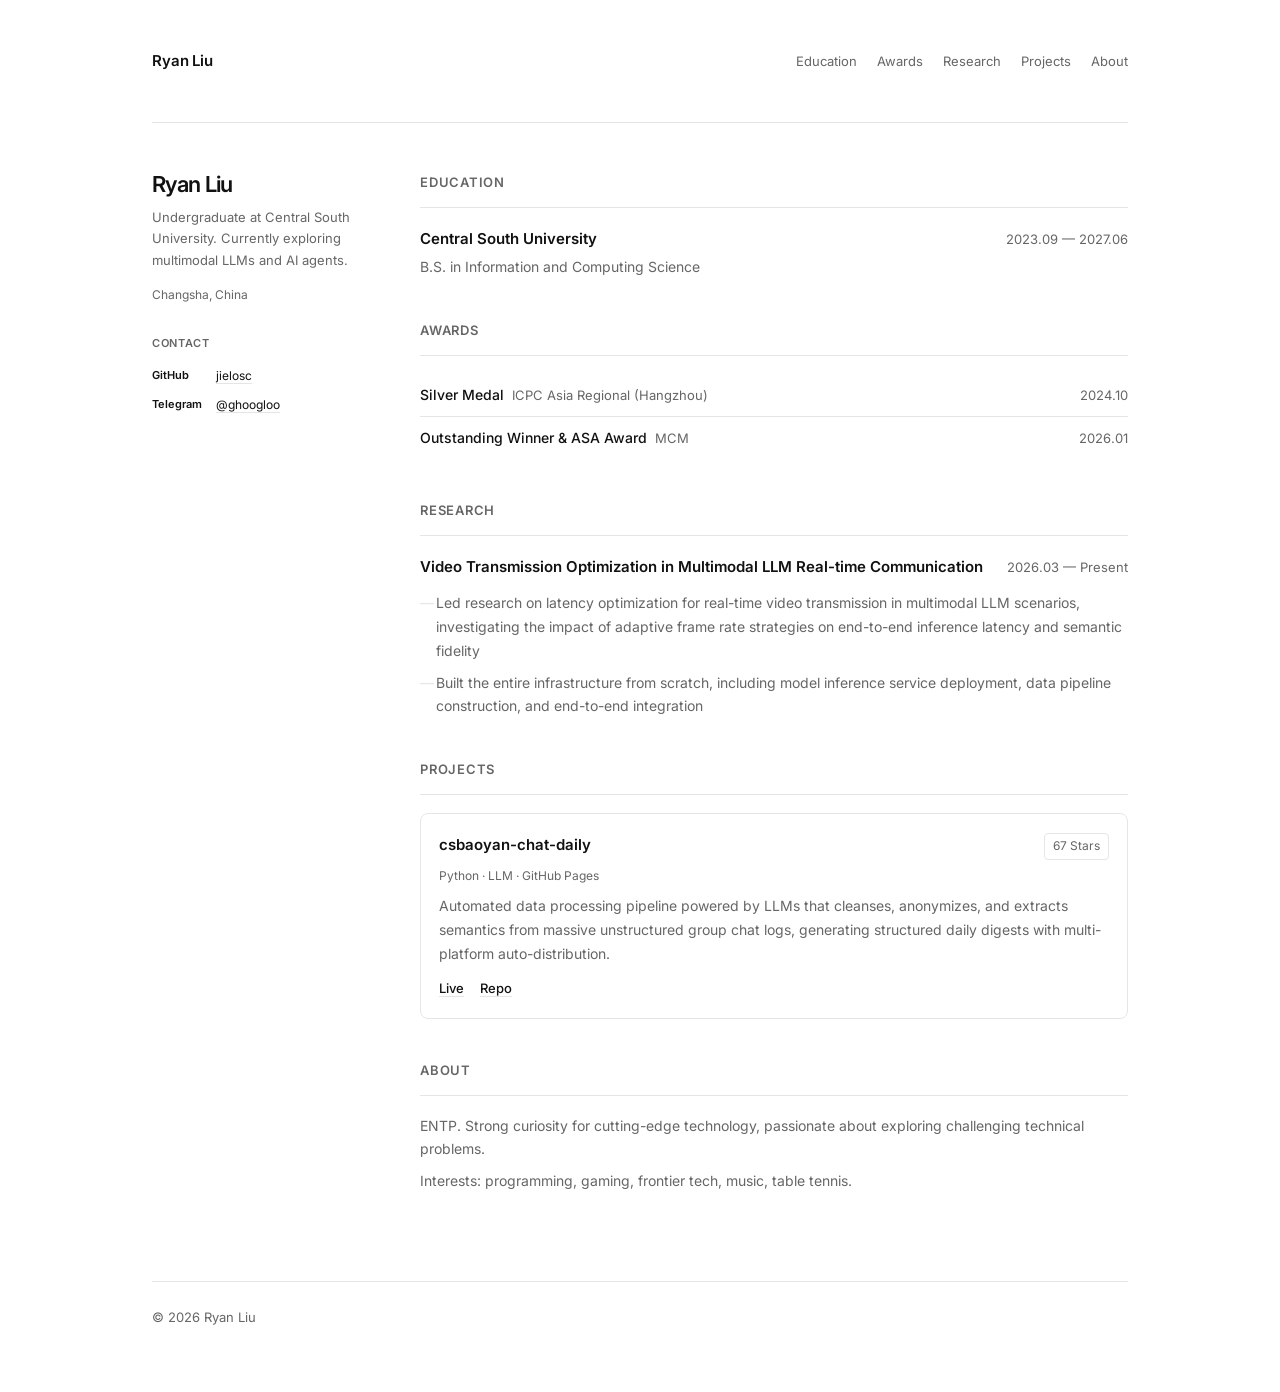
==== index.html @ 8503cf39 "init" ====
<!DOCTYPE html>
<html lang="en">
  <head>
    <meta charset="UTF-8" />
    <meta name="viewport" content="width=device-width, initial-scale=1.0" />
    <title>Ryan Liu</title>
    <meta name="description" content="Ryan Liu — CSU undergraduate exploring multimodal LLMs." />
    <link rel="preconnect" href="https://fonts.googleapis.com" />
    <link rel="preconnect" href="https://fonts.gstatic.com" crossorigin />
    <link href="https://fonts.googleapis.com/css2?family=Inter:wght@400;500;600&display=swap" rel="stylesheet" />
    <link rel="stylesheet" href="./styles.css" />
  </head>
  <body>
    <div class="shell">

      <header class="header">
        <span class="header-name">Ryan Liu</span>
        <nav class="header-nav">
          <a href="#education">Education</a>
          <a href="#awards">Awards</a>
          <a href="#research">Research</a>
          <a href="#projects">Projects</a>
          <a href="#about">About</a>
        </nav>
      </header>

      <div class="layout">

        <aside class="sidebar reveal">
          <h1 id="hero-name"></h1>
          <p class="sidebar-intro" id="hero-intro"></p>
          <div class="sidebar-meta">
            <span id="profile-location"></span>
          </div>

          <div class="sidebar-section">
            <h2 class="sidebar-label">Contact</h2>
            <div id="contact-list"></div>
          </div>
        </aside>

        <main class="main-content">

          <section class="section reveal" id="education">
            <h2 class="section-title">Education</h2>
            <div id="education-content"></div>
          </section>

          <section class="section reveal" id="awards">
            <h2 class="section-title">Awards</h2>
            <div id="awards-list"></div>
          </section>

          <section class="section reveal" id="research">
            <h2 class="section-title">Research</h2>
            <div id="research-content"></div>
          </section>

          <section class="section reveal" id="projects">
            <h2 class="section-title">Projects</h2>
            <div class="project-grid" id="project-grid"></div>
          </section>

          <section class="section reveal" id="about">
            <h2 class="section-title">About</h2>
            <div id="about-content"></div>
          </section>

        </main>

      </div>

      <footer class="footer">
        <span>© <span id="footer-year"></span> Ryan Liu</span>
      </footer>

    </div>
    <script src="./script.js"></script>
  </body>
</html>
---- styles.css ----
:root {
  --bg: #fff;
  --text: #111;
  --text-soft: #666;
  --border: #e5e5e5;
  --font: "Inter", system-ui, sans-serif;
  --max: 1024px;
}

*, *::before, *::after {
  box-sizing: border-box;
  margin: 0;
  padding: 0;
}

html {
  scroll-behavior: smooth;
}

body {
  background: var(--bg);
  color: var(--text);
  font-family: var(--font);
  font-size: 15px;
  line-height: 1.7;
  -webkit-font-smoothing: antialiased;
}

a {
  color: var(--text);
  text-decoration: underline;
  text-underline-offset: 3px;
  text-decoration-color: var(--border);
  transition: text-decoration-color 0.2s;
}

a:hover {
  text-decoration-color: var(--text);
}

.shell {
  max-width: var(--max);
  margin: 0 auto;
  padding: 48px 24px 64px;
}

/* Header */
.header {
  display: flex;
  justify-content: space-between;
  align-items: center;
  padding-bottom: 48px;
  border-bottom: 1px solid var(--border);
  margin-bottom: 48px;
}

.header-name {
  font-weight: 600;
  font-size: 15px;
  letter-spacing: -0.01em;
}

.header-nav {
  display: flex;
  gap: 20px;
}

.header-nav a {
  font-size: 13px;
  color: var(--text-soft);
  text-decoration: none;
  transition: color 0.2s;
}

.header-nav a:hover {
  color: var(--text);
}

/* Layout */
.layout {
  display: grid;
  grid-template-columns: 220px 1fr;
  gap: 48px;
}

/* Sidebar */
.sidebar {
  position: sticky;
  top: 48px;
  align-self: start;
}

.sidebar h1 {
  font-size: 22px;
  font-weight: 600;
  letter-spacing: -0.03em;
  line-height: 1.2;
  margin-bottom: 10px;
}

.sidebar-intro {
  font-size: 13px;
  color: var(--text-soft);
  line-height: 1.65;
  margin-bottom: 14px;
}

.sidebar-meta {
  display: flex;
  flex-direction: column;
  gap: 2px;
  font-size: 12px;
  color: var(--text-soft);
  margin-bottom: 28px;
}

.sidebar-section {
  margin-bottom: 24px;
}

.sidebar-label {
  font-size: 11px;
  font-weight: 600;
  text-transform: uppercase;
  letter-spacing: 0.06em;
  color: var(--text-soft);
  margin-bottom: 10px;
}

/* Education */
.edu-row {
  display: flex;
  justify-content: space-between;
  align-items: baseline;
  margin-bottom: 4px;
}

.edu-school {
  font-weight: 600;
  font-size: 15px;
}

.edu-period {
  font-size: 13px;
  color: var(--text-soft);
}

.edu-detail {
  font-size: 14px;
  color: var(--text-soft);
}

/* Sidebar contact */
.sidebar .contact-row {
  display: flex;
  gap: 8px;
  font-size: 12px;
  padding: 4px 0;
  border: none;
}

.sidebar .contact-label {
  font-weight: 600;
  font-size: 11px;
  min-width: 56px;
}

/* Main content */
.main-content {
  min-width: 0;
}

/* Sections */
.section {
  margin-bottom: 40px;
}

.section-title {
  font-size: 13px;
  font-weight: 600;
  text-transform: uppercase;
  letter-spacing: 0.06em;
  color: var(--text-soft);
  padding-bottom: 14px;
  border-bottom: 1px solid var(--border);
  margin-bottom: 18px;
}

/* Awards */
.award-row {
  display: flex;
  justify-content: space-between;
  align-items: baseline;
  padding: 9px 0;
  border-bottom: 1px solid var(--border);
}

.award-row:last-child {
  border-bottom: none;
}

.award-main {
  display: flex;
  gap: 8px;
  align-items: baseline;
}

.award-title {
  font-weight: 500;
  font-size: 14px;
}

.award-event {
  font-size: 13px;
  color: var(--text-soft);
}

.award-date {
  font-size: 13px;
  color: var(--text-soft);
  white-space: nowrap;
}

/* Research */
.research-header {
  display: flex;
  justify-content: space-between;
  align-items: baseline;
  margin-bottom: 12px;
}

.research-title {
  font-weight: 600;
  font-size: 15px;
}

.research-period {
  font-size: 13px;
  color: var(--text-soft);
}

.research-points {
  list-style: none;
  display: flex;
  flex-direction: column;
  gap: 8px;
}

.research-points li {
  font-size: 14px;
  color: var(--text-soft);
  padding-left: 16px;
  position: relative;
}

.research-points li::before {
  content: "—";
  position: absolute;
  left: 0;
  color: var(--border);
}

/* Projects */
.project-grid {
  display: grid;
  grid-template-columns: 1fr;
  gap: 14px;
}

.project-card {
  border: 1px solid var(--border);
  border-radius: 8px;
  padding: 18px;
  transition: border-color 0.2s;
}

.project-card:hover {
  border-color: #bbb;
}

.project-head {
  display: flex;
  justify-content: space-between;
  align-items: baseline;
  margin-bottom: 6px;
}

.project-head h3 {
  font-size: 15px;
  font-weight: 600;
}

.project-status {
  font-size: 12px;
  color: var(--text-soft);
  padding: 2px 8px;
  border: 1px solid var(--border);
  border-radius: 4px;
}

.project-stack {
  font-size: 12px;
  color: var(--text-soft);
  margin-bottom: 8px;
}

.project-summary {
  font-size: 14px;
  color: var(--text-soft);
  margin-bottom: 12px;
}

.project-links {
  display: flex;
  gap: 16px;
}

.project-links a {
  font-size: 13px;
  font-weight: 500;
}

/* About */
#about-content p {
  font-size: 14px;
  color: var(--text-soft);
  margin-bottom: 8px;
}

#about-content p:last-child {
  margin-bottom: 0;
}

/* Footer */
.footer {
  margin-top: 48px;
  padding-top: 24px;
  border-top: 1px solid var(--border);
  font-size: 13px;
  color: var(--text-soft);
}

/* Reveal animation */
.reveal {
  opacity: 0;
  transform: translateY(16px);
  transition: opacity 0.5s ease, transform 0.5s ease;
}

.reveal.is-visible {
  opacity: 1;
  transform: translateY(0);
}

/* Responsive */
@media (max-width: 640px) {
  .shell {
    padding: 32px 16px 48px;
  }

  .header {
    flex-direction: column;
    align-items: flex-start;
    gap: 16px;
  }

  .header-nav {
    gap: 14px;
    flex-wrap: wrap;
  }

  .layout {
    grid-template-columns: 1fr;
    gap: 36px;
  }

  .sidebar {
    position: static;
  }

  .sidebar h1 {
    font-size: 26px;
  }

  .sidebar-intro {
    font-size: 14px;
  }

  .sidebar-meta {
    flex-direction: row;
    gap: 16px;
    font-size: 13px;
  }

  .edu-row,
  .research-header,
  .award-row,
  .project-head {
    flex-direction: column;
    gap: 4px;
  }

  .award-main {
    flex-direction: column;
    gap: 2px;
  }
}

@media (prefers-reduced-motion: reduce) {
  html { scroll-behavior: auto; }
  .reveal {
    opacity: 1;
    transform: none;
    transition: none;
  }
}
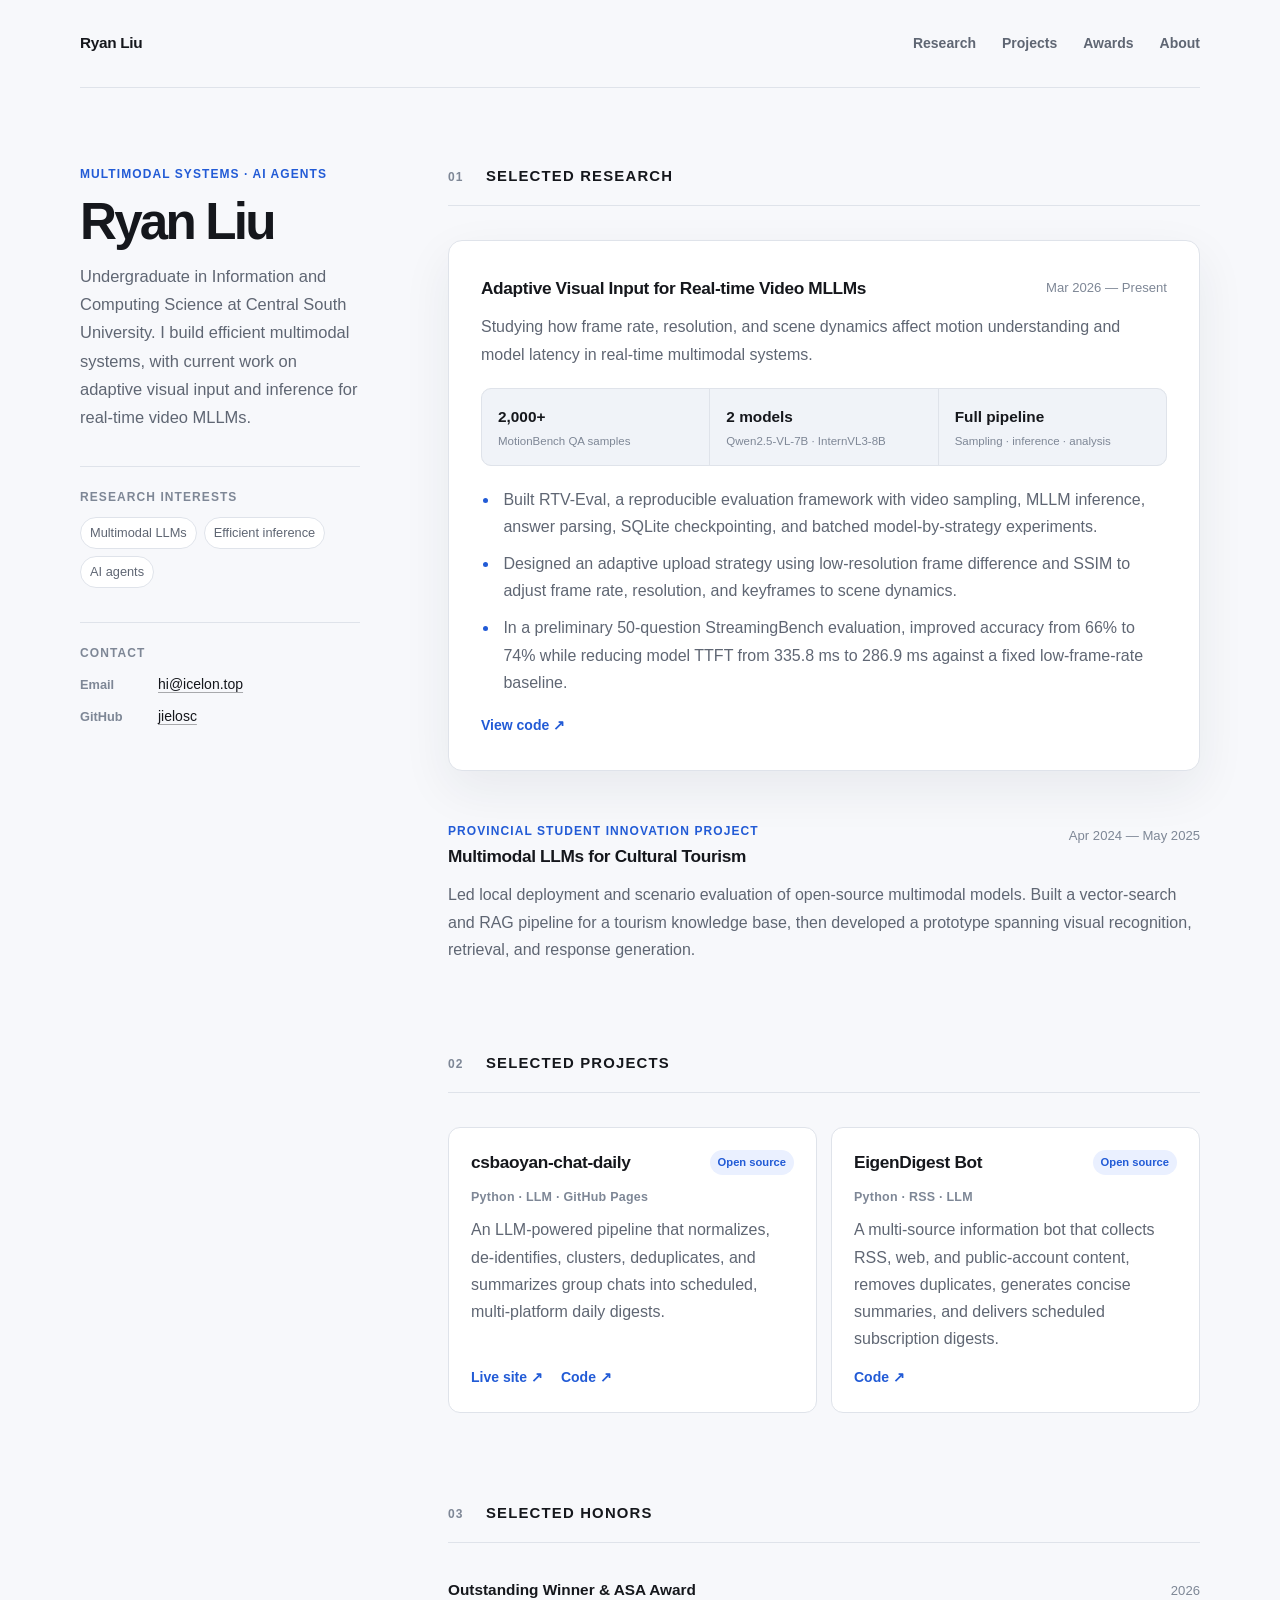
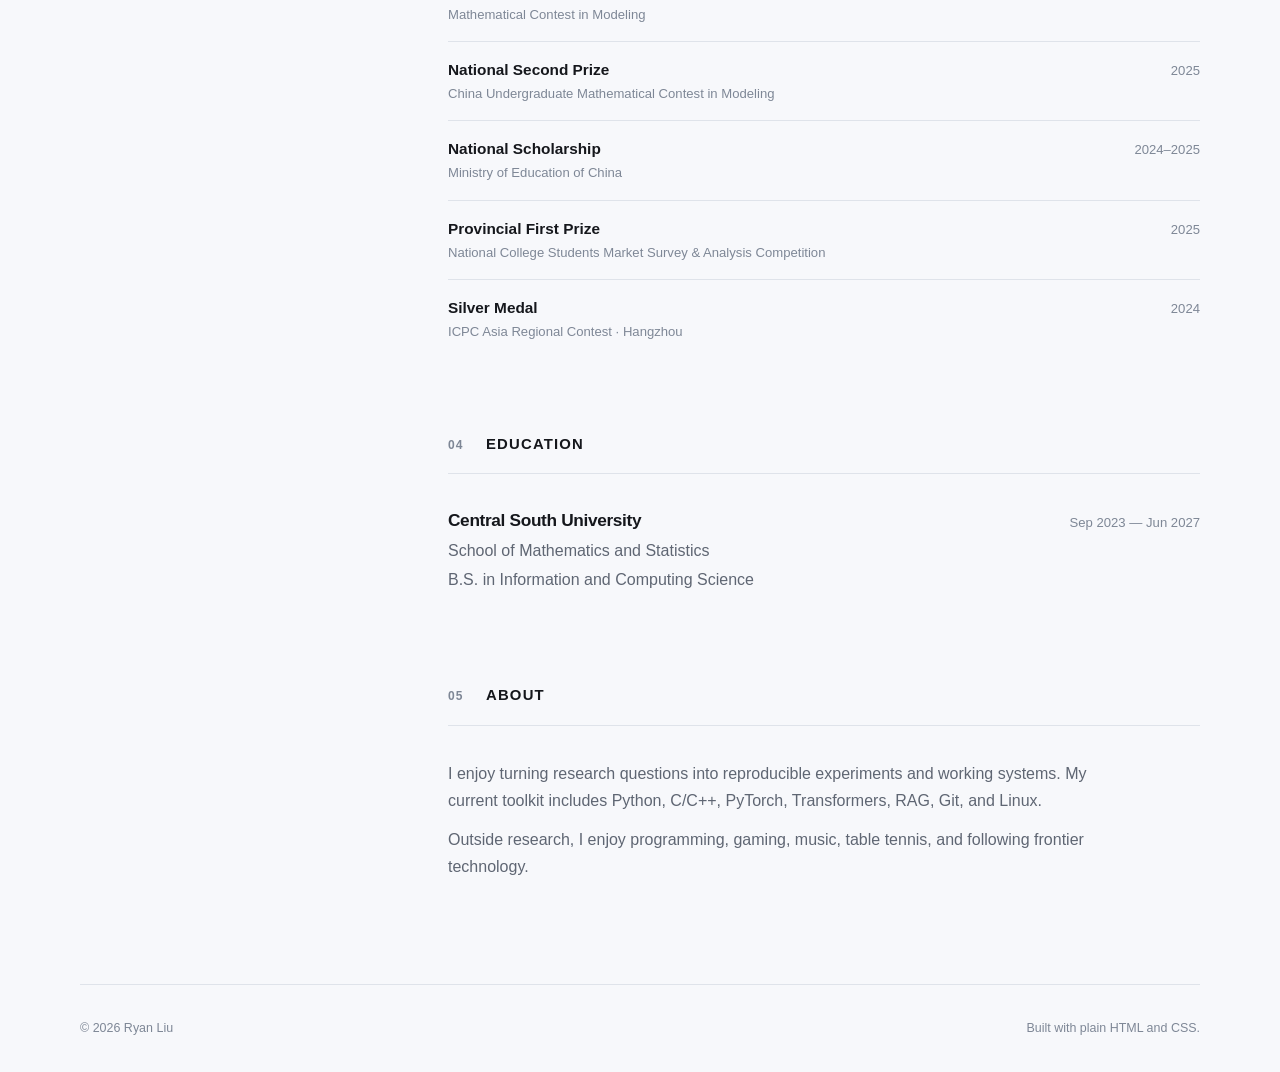
==== commit b7dd8beb: "Rebuild personal homepage" ====
--- a/index.html
+++ b/index.html
@@ -3,78 +3,301 @@
   <head>
     <meta charset="UTF-8" />
     <meta name="viewport" content="width=device-width, initial-scale=1.0" />
-    <title>Ryan Liu</title>
-    <meta name="description" content="Ryan Liu — CSU undergraduate exploring multimodal LLMs." />
-    <link rel="preconnect" href="https://fonts.googleapis.com" />
-    <link rel="preconnect" href="https://fonts.gstatic.com" crossorigin />
-    <link href="https://fonts.googleapis.com/css2?family=Inter:wght@400;500;600&display=swap" rel="stylesheet" />
-    <link rel="stylesheet" href="./styles.css" />
+    <title>Ryan Liu | Multimodal LLMs &amp; AI Systems</title>
+    <meta
+      name="description"
+      content="Ryan Liu is an undergraduate at Central South University working on efficient multimodal systems, real-time video MLLMs, and AI agents."
+    />
+    <meta name="theme-color" content="#f7f8fb" media="(prefers-color-scheme: light)" />
+    <meta name="theme-color" content="#0d1117" media="(prefers-color-scheme: dark)" />
+    <link rel="canonical" href="https://icelon.top/" />
+    <link rel="icon" href="./favicon.svg" type="image/svg+xml" />
+
+    <meta property="og:type" content="website" />
+    <meta property="og:title" content="Ryan Liu | Multimodal LLMs &amp; AI Systems" />
+    <meta
+      property="og:description"
+      content="Undergraduate researcher building efficient multimodal systems and AI agents."
+    />
+    <meta property="og:url" content="https://icelon.top/" />
+    <meta name="twitter:card" content="summary" />
+
+    <script type="application/ld+json">
+      {
+        "@context": "https://schema.org",
+        "@type": "Person",
+        "name": "Ryan Liu",
+        "url": "https://icelon.top/",
+        "email": "mailto:hi@icelon.top",
+        "affiliation": {
+          "@type": "CollegeOrUniversity",
+          "name": "Central South University"
+        },
+        "sameAs": ["https://github.com/jielosc"]
+      }
+    </script>
+
+    <link rel="stylesheet" href="./styles.css?v=20260907-3" />
+    <script src="./script.js?v=20260907-2" defer></script>
   </head>
   <body>
+    <a class="skip-link" href="#main-content">Skip to main content</a>
+
     <div class="shell">
-
       <header class="header">
-        <span class="header-name">Ryan Liu</span>
-        <nav class="header-nav">
-          <a href="#education">Education</a>
-          <a href="#awards">Awards</a>
+        <a class="site-mark" href="./" aria-label="Ryan Liu, home">Ryan Liu</a>
+        <nav class="header-nav" aria-label="Primary navigation">
           <a href="#research">Research</a>
           <a href="#projects">Projects</a>
+          <a href="#awards">Awards</a>
           <a href="#about">About</a>
         </nav>
       </header>
 
       <div class="layout">
-
-        <aside class="sidebar reveal">
-          <h1 id="hero-name"></h1>
-          <p class="sidebar-intro" id="hero-intro"></p>
-          <div class="sidebar-meta">
-            <span id="profile-location"></span>
+        <aside class="sidebar" aria-label="Profile">
+          <p class="eyebrow">Multimodal systems · AI agents</p>
+          <h1>Ryan Liu</h1>
+          <p class="sidebar-intro">
+            Undergraduate in Information and Computing Science at Central South University.
+            I build efficient multimodal systems, with current work on adaptive visual input
+            and inference for real-time video MLLMs.
+          </p>
+
+          <div class="profile-block">
+            <h2>Research interests</h2>
+            <ul class="plain-list interest-list">
+              <li>Multimodal LLMs</li>
+              <li>Efficient inference</li>
+              <li>AI agents</li>
+            </ul>
           </div>
 
-          <div class="sidebar-section">
-            <h2 class="sidebar-label">Contact</h2>
-            <div id="contact-list"></div>
+          <div class="profile-block">
+            <h2>Contact</h2>
+            <ul class="plain-list contact-list">
+              <li>
+                <span>Email</span>
+                <a href="mailto:hi@icelon.top">hi@icelon.top</a>
+              </li>
+              <li>
+                <span>GitHub</span>
+                <a href="https://github.com/jielosc" target="_blank" rel="noreferrer">jielosc</a>
+              </li>
+            </ul>
           </div>
         </aside>
 
-        <main class="main-content">
-
-          <section class="section reveal" id="education">
-            <h2 class="section-title">Education</h2>
-            <div id="education-content"></div>
-          </section>
-
-          <section class="section reveal" id="awards">
-            <h2 class="section-title">Awards</h2>
-            <div id="awards-list"></div>
-          </section>
-
-          <section class="section reveal" id="research">
-            <h2 class="section-title">Research</h2>
-            <div id="research-content"></div>
-          </section>
-
-          <section class="section reveal" id="projects">
-            <h2 class="section-title">Projects</h2>
-            <div class="project-grid" id="project-grid"></div>
-          </section>
-
-          <section class="section reveal" id="about">
-            <h2 class="section-title">About</h2>
-            <div id="about-content"></div>
-          </section>
-
+        <main class="main-content" id="main-content">
+          <section class="section" id="research" aria-labelledby="research-title">
+            <div class="section-heading">
+              <p class="section-index">01</p>
+              <h2 id="research-title">Selected research</h2>
+            </div>
+
+            <article class="research-entry research-entry--featured">
+              <div class="entry-heading">
+                <div>
+                  <h3>Adaptive Visual Input for Real-time Video MLLMs</h3>
+                </div>
+                <time datetime="2026-03">Mar 2026 — Present</time>
+              </div>
+
+              <p class="entry-lead">
+                Studying how frame rate, resolution, and scene dynamics affect motion
+                understanding and model latency in real-time multimodal systems.
+              </p>
+
+              <div class="metric-grid" aria-label="Research scope">
+                <div class="metric">
+                  <strong>2,000+</strong>
+                  <span>MotionBench QA samples</span>
+                </div>
+                <div class="metric">
+                  <strong>2 models</strong>
+                  <span>Qwen2.5-VL-7B · InternVL3-8B</span>
+                </div>
+                <div class="metric">
+                  <strong>Full pipeline</strong>
+                  <span>Sampling · inference · analysis</span>
+                </div>
+              </div>
+
+              <ul class="detail-list">
+                <li>
+                  Built RTV-Eval, a reproducible evaluation framework with video sampling,
+                  MLLM inference, answer parsing, SQLite checkpointing, and batched
+                  model-by-strategy experiments.
+                </li>
+                <li>
+                  Designed an adaptive upload strategy using low-resolution frame difference
+                  and SSIM to adjust frame rate, resolution, and keyframes to scene dynamics.
+                </li>
+                <li>
+                  In a preliminary 50-question StreamingBench evaluation, improved accuracy
+                  from 66% to 74% while reducing model TTFT from 335.8 ms to 286.9 ms against
+                  a fixed low-frame-rate baseline.
+                </li>
+              </ul>
+
+              <div class="entry-links">
+                <a href="https://github.com/jielosc/rtv-eval" target="_blank" rel="noreferrer">
+                  View code <span aria-hidden="true">↗</span>
+                </a>
+              </div>
+            </article>
+
+            <article class="research-entry">
+              <div class="entry-heading">
+                <div>
+                  <p class="entry-kicker">Provincial student innovation project</p>
+                  <h3>Multimodal LLMs for Cultural Tourism</h3>
+                </div>
+                <time datetime="2024-04">Apr 2024 — May 2025</time>
+              </div>
+              <p>
+                Led local deployment and scenario evaluation of open-source multimodal models.
+                Built a vector-search and RAG pipeline for a tourism knowledge base, then
+                developed a prototype spanning visual recognition, retrieval, and response
+                generation.
+              </p>
+            </article>
+          </section>
+
+          <section class="section" id="projects" aria-labelledby="projects-title">
+            <div class="section-heading">
+              <p class="section-index">02</p>
+              <h2 id="projects-title">Selected projects</h2>
+            </div>
+
+            <div class="project-grid">
+              <article class="project-card">
+                <div class="project-heading">
+                  <h3>csbaoyan-chat-daily</h3>
+                  <span>Open source</span>
+                </div>
+                <p class="project-stack">Python · LLM · GitHub Pages</p>
+                <p>
+                  An LLM-powered pipeline that normalizes, de-identifies, clusters,
+                  deduplicates, and summarizes group chats into scheduled, multi-platform
+                  daily digests.
+                </p>
+                <div class="entry-links">
+                  <a href="https://csbaoyan.icelon.top" target="_blank" rel="noreferrer">
+                    Live site <span aria-hidden="true">↗</span>
+                  </a>
+                  <a href="https://github.com/jielosc/csbaoyan-chat-daily" target="_blank" rel="noreferrer">
+                    Code <span aria-hidden="true">↗</span>
+                  </a>
+                </div>
+              </article>
+
+              <article class="project-card">
+                <div class="project-heading">
+                  <h3>EigenDigest Bot</h3>
+                  <span>Open source</span>
+                </div>
+                <p class="project-stack">Python · RSS · LLM</p>
+                <p>
+                  A multi-source information bot that collects RSS, web, and public-account
+                  content, removes duplicates, generates concise summaries, and delivers
+                  scheduled subscription digests.
+                </p>
+                <div class="entry-links">
+                  <a href="https://github.com/jielosc/EigenDigest_bot" target="_blank" rel="noreferrer">
+                    Code <span aria-hidden="true">↗</span>
+                  </a>
+                </div>
+              </article>
+            </div>
+          </section>
+
+          <section class="section" id="awards" aria-labelledby="awards-title">
+            <div class="section-heading">
+              <p class="section-index">03</p>
+              <h2 id="awards-title">Selected honors</h2>
+            </div>
+
+            <ul class="award-list">
+              <li>
+                <div>
+                  <strong>Outstanding Winner &amp; ASA Award</strong>
+                  <span>Mathematical Contest in Modeling</span>
+                </div>
+                <time datetime="2026-01">2026</time>
+              </li>
+              <li>
+                <div>
+                  <strong>National Second Prize</strong>
+                  <span>China Undergraduate Mathematical Contest in Modeling</span>
+                </div>
+                <time datetime="2025-09">2025</time>
+              </li>
+              <li>
+                <div>
+                  <strong>National Scholarship</strong>
+                  <span>Ministry of Education of China</span>
+                </div>
+                <time datetime="2025">2024–2025</time>
+              </li>
+              <li>
+                <div>
+                  <strong>Provincial First Prize</strong>
+                  <span>National College Students Market Survey &amp; Analysis Competition</span>
+                </div>
+                <time datetime="2025-04">2025</time>
+              </li>
+              <li>
+                <div>
+                  <strong>Silver Medal</strong>
+                  <span>ICPC Asia Regional Contest · Hangzhou</span>
+                </div>
+                <time datetime="2024-10">2024</time>
+              </li>
+            </ul>
+          </section>
+
+          <section class="section" id="education" aria-labelledby="education-title">
+            <div class="section-heading">
+              <p class="section-index">04</p>
+              <h2 id="education-title">Education</h2>
+            </div>
+
+            <div class="education-entry">
+              <div>
+                <h3>Central South University</h3>
+                <p>School of Mathematics and Statistics</p>
+                <p>B.S. in Information and Computing Science</p>
+              </div>
+              <time datetime="2023-09">Sep 2023 — Jun 2027</time>
+            </div>
+          </section>
+
+          <section class="section" id="about" aria-labelledby="about-title">
+            <div class="section-heading">
+              <p class="section-index">05</p>
+              <h2 id="about-title">About</h2>
+            </div>
+
+            <div class="about-copy">
+              <p>
+                I enjoy turning research questions into reproducible experiments and working
+                systems. My current toolkit includes Python, C/C++, PyTorch, Transformers,
+                RAG, Git, and Linux.
+              </p>
+              <p>
+                Outside research, I enjoy programming, gaming, music, table tennis, and
+                following frontier technology.
+              </p>
+            </div>
+          </section>
         </main>
-
       </div>
 
       <footer class="footer">
-        <span>© <span id="footer-year"></span> Ryan Liu</span>
+        <span>© <span id="footer-year">2026</span> Ryan Liu</span>
+        <span>Built with plain HTML and CSS.</span>
       </footer>
-
     </div>
-    <script src="./script.js"></script>
   </body>
 </html>
--- a/styles.css
+++ b/styles.css
@@ -1,16 +1,39 @@
 :root {
-  --bg: #fff;
-  --text: #111;
-  --text-soft: #666;
-  --border: #e5e5e5;
-  --font: "Inter", system-ui, sans-serif;
-  --max: 1024px;
-}
-
-*, *::before, *::after {
+  color-scheme: light;
+  --bg: #f7f8fb;
+  --surface: #ffffff;
+  --surface-soft: #f0f3f8;
+  --text: #15171c;
+  --text-soft: #5f6673;
+  --text-faint: #7e8796;
+  --border: #dfe3ea;
+  --accent: #225bd6;
+  --accent-soft: #eaf0ff;
+  --shadow: 0 18px 50px rgba(28, 39, 60, 0.07);
+  --font: -apple-system, BlinkMacSystemFont, "Segoe UI", "Helvetica Neue", Arial, sans-serif;
+  --max-width: 1120px;
+}
+
+@media (prefers-color-scheme: dark) {
+  :root {
+    color-scheme: dark;
+    --bg: #0d1117;
+    --surface: #151b23;
+    --surface-soft: #1b2330;
+    --text: #ecf1f7;
+    --text-soft: #aeb8c6;
+    --text-faint: #8995a5;
+    --border: #2a3442;
+    --accent: #8ab4ff;
+    --accent-soft: #1c2d4f;
+    --shadow: none;
+  }
+}
+
+*,
+*::before,
+*::after {
   box-sizing: border-box;
-  margin: 0;
-  padding: 0;
 }
 
 html {
@@ -18,399 +41,621 @@
 }
 
 body {
+  margin: 0;
   background: var(--bg);
   color: var(--text);
   font-family: var(--font);
-  font-size: 15px;
+  font-size: 1rem;
   line-height: 1.7;
   -webkit-font-smoothing: antialiased;
+  text-rendering: optimizeLegibility;
 }
 
 a {
-  color: var(--text);
-  text-decoration: underline;
-  text-underline-offset: 3px;
-  text-decoration-color: var(--border);
-  transition: text-decoration-color 0.2s;
+  color: inherit;
+  text-decoration-color: color-mix(in srgb, currentColor 35%, transparent);
+  text-decoration-thickness: 1px;
+  text-underline-offset: 0.22em;
 }
 
 a:hover {
-  text-decoration-color: var(--text);
+  color: var(--accent);
+  text-decoration-color: currentColor;
+}
+
+a:focus-visible {
+  outline: 3px solid color-mix(in srgb, var(--accent) 42%, transparent);
+  outline-offset: 4px;
+  border-radius: 2px;
+}
+
+.skip-link {
+  position: fixed;
+  top: 12px;
+  left: 12px;
+  z-index: 10;
+  transform: translateY(-160%);
+  padding: 8px 12px;
+  border-radius: 6px;
+  background: var(--text);
+  color: var(--bg);
+  font-weight: 650;
+  text-decoration: none;
+}
+
+.skip-link:focus {
+  transform: translateY(0);
 }
 
 .shell {
-  max-width: var(--max);
+  width: min(calc(100% - 48px), var(--max-width));
   margin: 0 auto;
-  padding: 48px 24px 64px;
-}
-
-/* Header */
+}
+
 .header {
   display: flex;
+  align-items: center;
   justify-content: space-between;
+  min-height: 88px;
+  border-bottom: 1px solid var(--border);
+}
+
+.site-mark {
+  font-size: 0.96rem;
+  font-weight: 720;
+  letter-spacing: -0.02em;
+  text-decoration: none;
+}
+
+.header-nav {
+  display: flex;
   align-items: center;
-  padding-bottom: 48px;
-  border-bottom: 1px solid var(--border);
-  margin-bottom: 48px;
-}
-
-.header-name {
-  font-weight: 600;
-  font-size: 15px;
-  letter-spacing: -0.01em;
-}
-
-.header-nav {
-  display: flex;
-  gap: 20px;
+  gap: 26px;
 }
 
 .header-nav a {
-  font-size: 13px;
   color: var(--text-soft);
+  font-size: 0.875rem;
+  font-weight: 550;
   text-decoration: none;
-  transition: color 0.2s;
 }
 
 .header-nav a:hover {
   color: var(--text);
 }
 
-/* Layout */
 .layout {
   display: grid;
-  grid-template-columns: 220px 1fr;
-  gap: 48px;
-}
-
-/* Sidebar */
+  grid-template-columns: minmax(230px, 280px) minmax(0, 1fr);
+  gap: clamp(48px, 7vw, 88px);
+  padding: 76px 0 104px;
+}
+
 .sidebar {
   position: sticky;
-  top: 48px;
+  top: 36px;
   align-self: start;
 }
 
+.eyebrow,
+.entry-kicker,
+.section-index {
+  margin: 0;
+  color: var(--accent);
+  font-size: 0.75rem;
+  font-weight: 720;
+  letter-spacing: 0.09em;
+  text-transform: uppercase;
+}
+
 .sidebar h1 {
-  font-size: 22px;
-  font-weight: 600;
-  letter-spacing: -0.03em;
-  line-height: 1.2;
-  margin-bottom: 10px;
+  margin: 12px 0 14px;
+  font-size: clamp(2.2rem, 4vw, 3.2rem);
+  font-weight: 760;
+  letter-spacing: -0.055em;
+  line-height: 1;
 }
 
 .sidebar-intro {
-  font-size: 13px;
+  margin: 0;
   color: var(--text-soft);
-  line-height: 1.65;
-  margin-bottom: 14px;
-}
-
-.sidebar-meta {
-  display: flex;
-  flex-direction: column;
-  gap: 2px;
-  font-size: 12px;
+  font-size: 1.03rem;
+  line-height: 1.72;
+}
+
+.profile-block {
+  margin-top: 34px;
+  padding-top: 20px;
+  border-top: 1px solid var(--border);
+}
+
+.profile-block h2 {
+  margin: 0 0 10px;
+  color: var(--text-faint);
+  font-size: 0.75rem;
+  font-weight: 720;
+  letter-spacing: 0.09em;
+  text-transform: uppercase;
+}
+
+.plain-list {
+  margin: 0;
+  padding: 0;
+  list-style: none;
+}
+
+.interest-list {
+  display: flex;
+  flex-wrap: wrap;
+  gap: 7px;
+}
+
+.interest-list li {
+  padding: 4px 9px;
+  border: 1px solid var(--border);
+  border-radius: 999px;
+  background: var(--surface);
   color: var(--text-soft);
-  margin-bottom: 28px;
-}
-
-.sidebar-section {
-  margin-bottom: 24px;
-}
-
-.sidebar-label {
-  font-size: 11px;
-  font-weight: 600;
-  text-transform: uppercase;
-  letter-spacing: 0.06em;
-  color: var(--text-soft);
-  margin-bottom: 10px;
-}
-
-/* Education */
-.edu-row {
-  display: flex;
-  justify-content: space-between;
+  font-size: 0.8rem;
+}
+
+.contact-list {
+  display: grid;
+  gap: 8px;
+}
+
+.contact-list li {
+  display: grid;
+  grid-template-columns: 70px minmax(0, 1fr);
+  gap: 8px;
   align-items: baseline;
-  margin-bottom: 4px;
-}
-
-.edu-school {
-  font-weight: 600;
-  font-size: 15px;
-}
-
-.edu-period {
-  font-size: 13px;
-  color: var(--text-soft);
-}
-
-.edu-detail {
-  font-size: 14px;
-  color: var(--text-soft);
-}
-
-/* Sidebar contact */
-.sidebar .contact-row {
-  display: flex;
-  gap: 8px;
-  font-size: 12px;
-  padding: 4px 0;
-  border: none;
-}
-
-.sidebar .contact-label {
-  font-weight: 600;
-  font-size: 11px;
-  min-width: 56px;
-}
-
-/* Main content */
+  font-size: 0.875rem;
+}
+
+.contact-list span {
+  color: var(--text-faint);
+  font-size: 0.8rem;
+  font-weight: 650;
+}
+
 .main-content {
   min-width: 0;
 }
 
-/* Sections */
 .section {
-  margin-bottom: 40px;
-}
-
-.section-title {
-  font-size: 13px;
-  font-weight: 600;
+  margin-bottom: 88px;
+  scroll-margin-top: 28px;
+}
+
+.section:last-child {
+  margin-bottom: 0;
+}
+
+.section-heading {
+  display: grid;
+  grid-template-columns: 38px 1fr;
+  align-items: baseline;
+  margin-bottom: 34px;
+  padding-bottom: 16px;
+  border-bottom: 1px solid var(--border);
+}
+
+.section-heading h2 {
+  margin: 0;
+  font-size: 0.93rem;
+  font-weight: 720;
+  letter-spacing: 0.08em;
   text-transform: uppercase;
-  letter-spacing: 0.06em;
+}
+
+.section-index {
+  color: var(--text-faint);
+}
+
+.research-entry {
+  padding: 26px 0;
+  border-bottom: 1px solid var(--border);
+}
+
+.research-entry:first-of-type {
+  padding-top: 0;
+}
+
+.research-entry:last-child {
+  padding-bottom: 0;
+  border-bottom: 0;
+}
+
+.research-entry.research-entry--featured {
+  padding: 32px;
+  border: 1px solid var(--border);
+  border-radius: 14px;
+  background: var(--surface);
+  box-shadow: var(--shadow);
+}
+
+.research-entry--featured + .research-entry {
+  margin-top: 24px;
+}
+
+.entry-heading,
+.education-entry {
+  display: flex;
+  align-items: flex-start;
+  justify-content: space-between;
+  gap: 24px;
+}
+
+.entry-heading h3,
+.education-entry h3,
+.project-heading h3 {
+  margin: 3px 0 0;
+  font-size: 1.08rem;
+  font-weight: 720;
+  letter-spacing: -0.02em;
+  line-height: 1.4;
+}
+
+.entry-heading time,
+.education-entry time {
+  flex: none;
+  padding-top: 4px;
+  color: var(--text-faint);
+  font-size: 0.82rem;
+  white-space: nowrap;
+}
+
+.entry-lead,
+.research-entry > p,
+.project-card > p,
+.education-entry p,
+.about-copy p {
   color: var(--text-soft);
-  padding-bottom: 14px;
-  border-bottom: 1px solid var(--border);
-  margin-bottom: 18px;
-}
-
-/* Awards */
-.award-row {
-  display: flex;
-  justify-content: space-between;
-  align-items: baseline;
-  padding: 9px 0;
-  border-bottom: 1px solid var(--border);
-}
-
-.award-row:last-child {
-  border-bottom: none;
-}
-
-.award-main {
-  display: flex;
-  gap: 8px;
-  align-items: baseline;
-}
-
-.award-title {
-  font-weight: 500;
-  font-size: 14px;
-}
-
-.award-event {
-  font-size: 13px;
+}
+
+.entry-lead {
+  margin: 16px 0 20px;
+  font-size: 1rem;
+}
+
+.research-entry > p {
+  margin: 13px 0 0;
+}
+
+.metric-grid {
+  display: grid;
+  grid-template-columns: repeat(3, minmax(0, 1fr));
+  gap: 1px;
+  overflow: hidden;
+  margin: 20px 0;
+  border: 1px solid var(--border);
+  border-radius: 10px;
+  background: var(--border);
+}
+
+.metric {
+  min-width: 0;
+  padding: 15px 16px;
+  background: var(--surface-soft);
+}
+
+.metric strong,
+.metric span {
+  display: block;
+}
+
+.metric strong {
+  color: var(--text);
+  font-size: 0.96rem;
+  font-weight: 740;
+}
+
+.metric span {
+  margin-top: 3px;
+  color: var(--text-faint);
+  font-size: 0.72rem;
+  line-height: 1.45;
+}
+
+.detail-list {
+  display: grid;
+  gap: 10px;
+  margin: 0;
+  padding-left: 1.15rem;
   color: var(--text-soft);
 }
 
-.award-date {
-  font-size: 13px;
-  color: var(--text-soft);
-  white-space: nowrap;
-}
-
-/* Research */
-.research-header {
-  display: flex;
-  justify-content: space-between;
-  align-items: baseline;
-  margin-bottom: 12px;
-}
-
-.research-title {
-  font-weight: 600;
-  font-size: 15px;
-}
-
-.research-period {
-  font-size: 13px;
-  color: var(--text-soft);
-}
-
-.research-points {
-  list-style: none;
-  display: flex;
-  flex-direction: column;
-  gap: 8px;
-}
-
-.research-points li {
-  font-size: 14px;
-  color: var(--text-soft);
-  padding-left: 16px;
-  position: relative;
-}
-
-.research-points li::before {
-  content: "—";
-  position: absolute;
-  left: 0;
-  color: var(--border);
-}
-
-/* Projects */
+.detail-list li {
+  padding-left: 4px;
+}
+
+.detail-list li::marker {
+  color: var(--accent);
+}
+
+.entry-links {
+  display: flex;
+  flex-wrap: wrap;
+  gap: 18px;
+  margin-top: 18px;
+}
+
+.entry-links a {
+  color: var(--accent);
+  font-size: 0.875rem;
+  font-weight: 680;
+  text-decoration: none;
+}
+
+.entry-links a:hover {
+  text-decoration: underline;
+}
+
 .project-grid {
   display: grid;
-  grid-template-columns: 1fr;
+  grid-template-columns: repeat(2, minmax(0, 1fr));
   gap: 14px;
 }
 
 .project-card {
+  display: flex;
+  flex-direction: column;
+  min-height: 260px;
+  padding: 22px;
   border: 1px solid var(--border);
-  border-radius: 8px;
-  padding: 18px;
-  transition: border-color 0.2s;
-}
-
-.project-card:hover {
-  border-color: #bbb;
-}
-
-.project-head {
-  display: flex;
+  border-radius: 12px;
+  background: var(--surface);
+}
+
+.project-card .entry-links {
+  margin-top: auto;
+  padding-top: 14px;
+}
+
+.project-heading {
+  display: flex;
+  align-items: flex-start;
   justify-content: space-between;
+  gap: 12px;
+}
+
+.project-heading h3 {
+  margin-top: 0;
+}
+
+.project-heading span {
+  flex: none;
+  padding: 3px 8px;
+  border-radius: 999px;
+  background: var(--accent-soft);
+  color: var(--accent);
+  font-size: 0.7rem;
+  font-weight: 700;
+}
+
+.project-stack {
+  margin: 12px 0 8px;
+  color: var(--text-faint) !important;
+  font-size: 0.78rem;
+  font-weight: 620;
+  letter-spacing: 0.02em;
+}
+
+.project-card > p:not(.project-stack) {
+  margin: 0;
+  font-size: 1rem;
+}
+
+.award-list {
+  margin: 0;
+  padding: 0;
+  list-style: none;
+}
+
+.award-list li {
+  display: flex;
   align-items: baseline;
-  margin-bottom: 6px;
-}
-
-.project-head h3 {
-  font-size: 15px;
-  font-weight: 600;
-}
-
-.project-status {
-  font-size: 12px;
-  color: var(--text-soft);
-  padding: 2px 8px;
-  border: 1px solid var(--border);
-  border-radius: 4px;
-}
-
-.project-stack {
-  font-size: 12px;
-  color: var(--text-soft);
-  margin-bottom: 8px;
-}
-
-.project-summary {
-  font-size: 14px;
-  color: var(--text-soft);
-  margin-bottom: 12px;
-}
-
-.project-links {
-  display: flex;
-  gap: 16px;
-}
-
-.project-links a {
-  font-size: 13px;
-  font-weight: 500;
-}
-
-/* About */
-#about-content p {
-  font-size: 14px;
-  color: var(--text-soft);
-  margin-bottom: 8px;
-}
-
-#about-content p:last-child {
+  justify-content: space-between;
+  gap: 24px;
+  padding: 15px 0;
+  border-bottom: 1px solid var(--border);
+}
+
+.award-list li:first-child {
+  padding-top: 0;
+}
+
+.award-list li:last-child {
+  padding-bottom: 0;
+  border-bottom: 0;
+}
+
+.award-list strong,
+.award-list span {
+  display: block;
+}
+
+.award-list strong {
+  font-size: 0.96rem;
+  font-weight: 680;
+}
+
+.award-list span,
+.award-list time {
+  color: var(--text-faint);
+  font-size: 0.82rem;
+}
+
+.award-list time {
+  flex: none;
+  white-space: nowrap;
+}
+
+.education-entry h3 {
+  margin: 0 0 5px;
+}
+
+.education-entry p {
+  margin: 2px 0;
+}
+
+.about-copy {
+  max-width: 690px;
+}
+
+.about-copy p {
+  margin: 0 0 12px;
+}
+
+.about-copy p:last-child {
   margin-bottom: 0;
 }
 
-/* Footer */
 .footer {
-  margin-top: 48px;
-  padding-top: 24px;
+  display: flex;
+  align-items: center;
+  justify-content: space-between;
+  gap: 24px;
+  min-height: 88px;
   border-top: 1px solid var(--border);
-  font-size: 13px;
-  color: var(--text-soft);
-}
-
-/* Reveal animation */
-.reveal {
-  opacity: 0;
-  transform: translateY(16px);
-  transition: opacity 0.5s ease, transform 0.5s ease;
-}
-
-.reveal.is-visible {
-  opacity: 1;
-  transform: translateY(0);
-}
-
-/* Responsive */
+  color: var(--text-faint);
+  font-size: 0.78rem;
+}
+
+@media (max-width: 820px) {
+  .layout {
+    grid-template-columns: 1fr;
+    gap: 64px;
+    padding-top: 52px;
+  }
+
+  .sidebar {
+    position: static;
+    max-width: 680px;
+  }
+
+  .sidebar h1 {
+    font-size: 2.8rem;
+  }
+
+  .profile-block {
+    display: inline-block;
+    width: min(100%, 310px);
+    margin-right: 26px;
+    vertical-align: top;
+  }
+}
+
 @media (max-width: 640px) {
   .shell {
-    padding: 32px 16px 48px;
+    width: min(calc(100% - 32px), var(--max-width));
   }
 
   .header {
+    min-height: 76px;
+  }
+
+  .header-nav {
+    gap: 15px;
+  }
+
+  .header-nav a {
+    font-size: 0.875rem;
+  }
+
+  .layout {
+    gap: 54px;
+    padding: 52px 0 78px;
+  }
+
+  .sidebar h1 {
+    font-size: 2.5rem;
+  }
+
+  .sidebar-intro {
+    font-size: 1rem;
+  }
+
+  .profile-block {
+    display: block;
+    width: 100%;
+    margin-right: 0;
+  }
+
+  .section {
+    margin-bottom: 68px;
+  }
+
+  .section-heading {
+    grid-template-columns: 32px 1fr;
+    margin-bottom: 28px;
+  }
+
+  .research-entry--featured {
+    padding: 24px;
+  }
+
+  .entry-heading,
+  .education-entry,
+  .award-list li {
+    flex-direction: column;
+    gap: 6px;
+  }
+
+  .entry-heading time,
+  .education-entry time {
+    padding-top: 0;
+  }
+
+  .metric-grid,
+  .project-grid {
+    grid-template-columns: 1fr;
+  }
+
+  .metric {
+    padding: 13px 15px;
+  }
+
+  .project-card {
+    min-height: auto;
+  }
+
+  .award-list time {
+    order: -1;
+  }
+
+  .footer {
     flex-direction: column;
     align-items: flex-start;
-    gap: 16px;
+    justify-content: center;
+    gap: 2px;
+  }
+}
+
+@media (max-width: 390px) {
+  .site-mark {
+    display: none;
+  }
+
+  .header {
+    justify-content: flex-start;
   }
 
   .header-nav {
-    gap: 14px;
-    flex-wrap: wrap;
-  }
-
-  .layout {
-    grid-template-columns: 1fr;
-    gap: 36px;
-  }
-
-  .sidebar {
-    position: static;
-  }
-
-  .sidebar h1 {
-    font-size: 26px;
-  }
-
-  .sidebar-intro {
-    font-size: 14px;
-  }
-
-  .sidebar-meta {
-    flex-direction: row;
-    gap: 16px;
-    font-size: 13px;
-  }
-
-  .edu-row,
-  .research-header,
-  .award-row,
-  .project-head {
-    flex-direction: column;
-    gap: 4px;
-  }
-
-  .award-main {
-    flex-direction: column;
-    gap: 2px;
+    width: 100%;
+    justify-content: space-between;
+    gap: 10px;
   }
 }
 
 @media (prefers-reduced-motion: reduce) {
-  html { scroll-behavior: auto; }
-  .reveal {
-    opacity: 1;
-    transform: none;
-    transition: none;
-  }
-}
+  html {
+    scroll-behavior: auto;
+  }
+
+  *,
+  *::before,
+  *::after {
+    transition-duration: 0.01ms !important;
+  }
+}
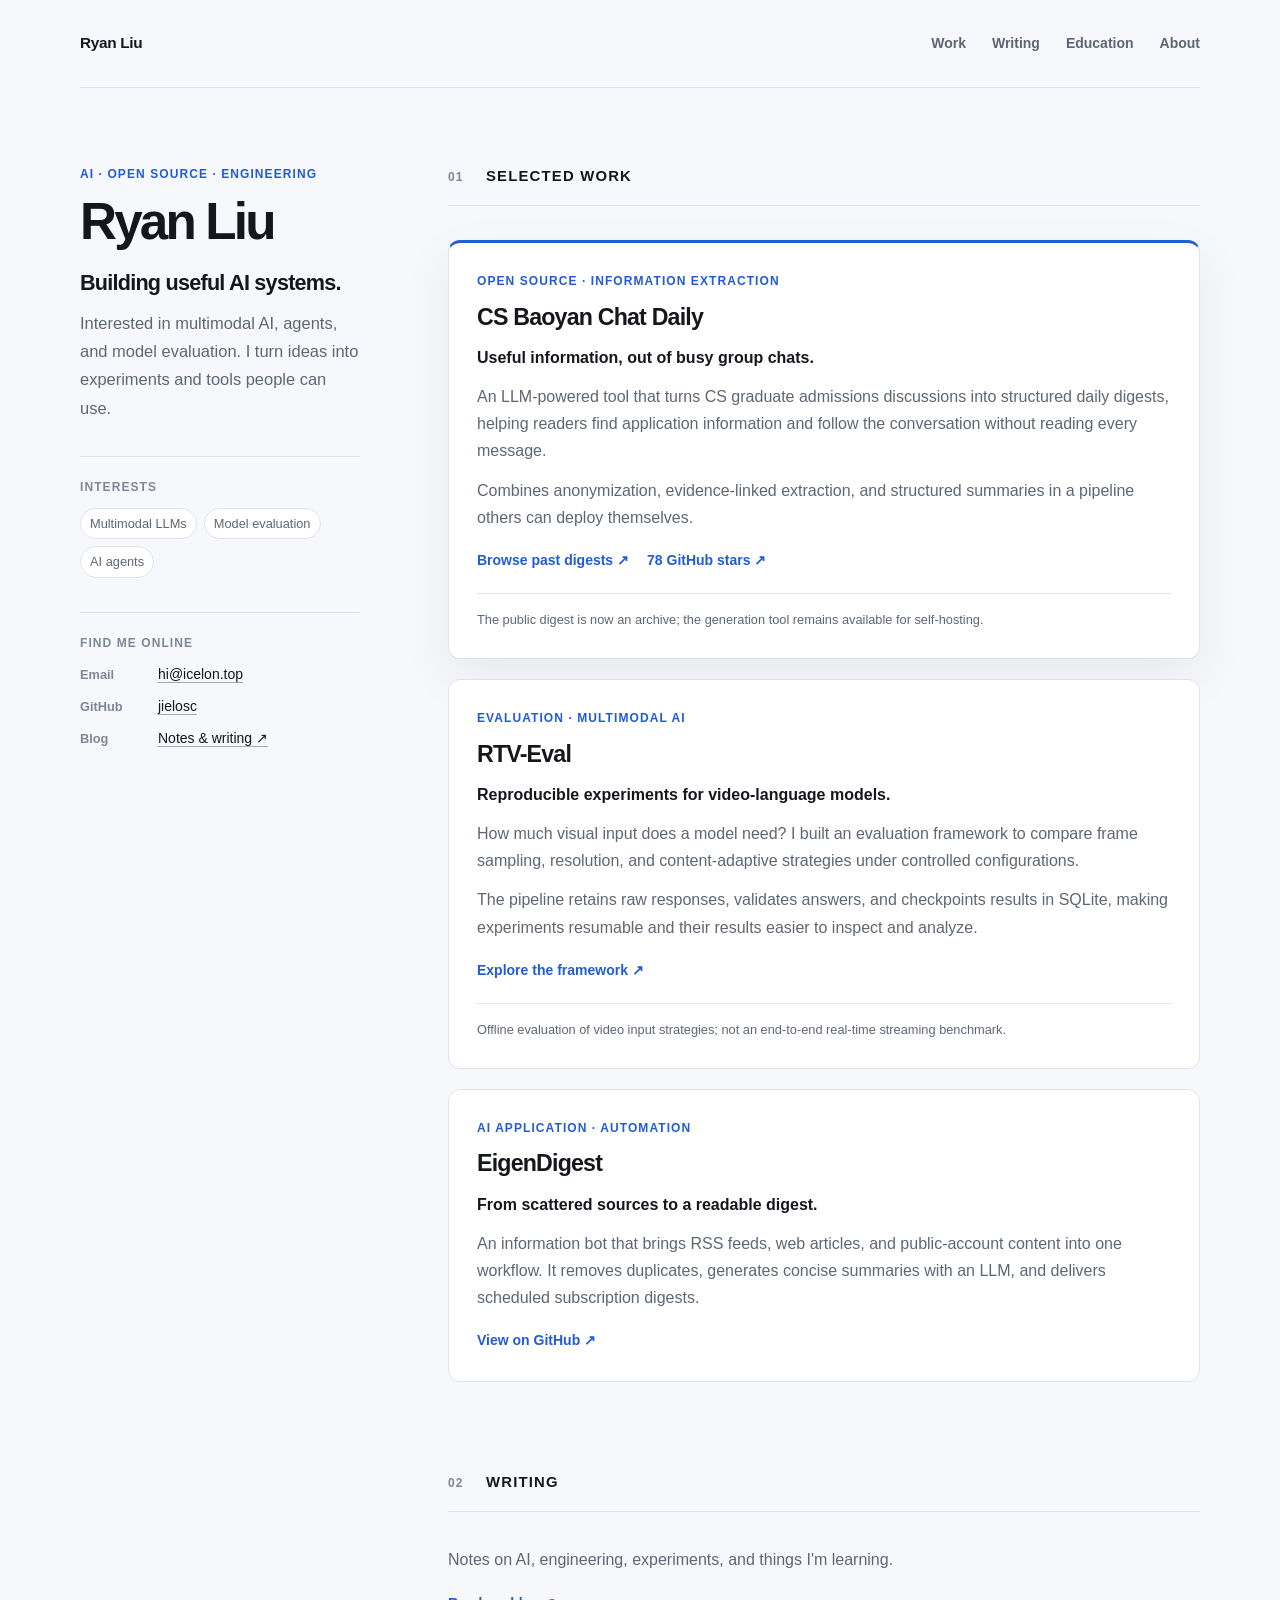
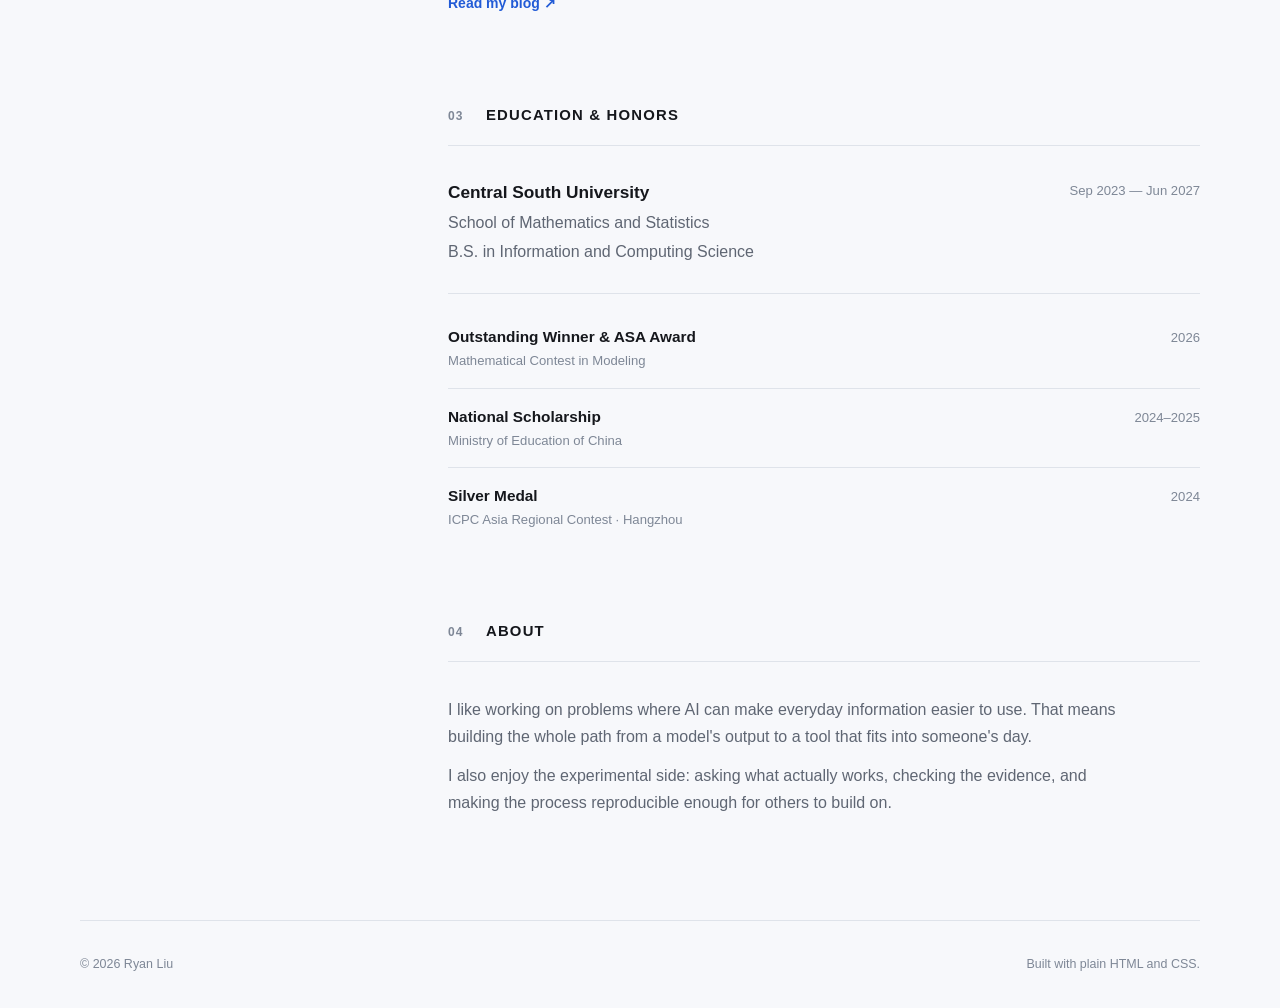
==== commit b9478105: "Refocus homepage on selected AI work and writing" ====
--- a/index.html
+++ b/index.html
@@ -3,10 +3,10 @@
   <head>
     <meta charset="UTF-8" />
     <meta name="viewport" content="width=device-width, initial-scale=1.0" />
-    <title>Ryan Liu | Multimodal LLMs &amp; AI Systems</title>
+    <title>Ryan Liu | Building Useful AI Systems</title>
     <meta
       name="description"
-      content="Ryan Liu is an undergraduate at Central South University working on efficient multimodal systems, real-time video MLLMs, and AI agents."
+      content="Ryan Liu builds useful AI systems, from open-source information tools to reproducible multimodal model evaluation."
     />
     <meta name="theme-color" content="#f7f8fb" media="(prefers-color-scheme: light)" />
     <meta name="theme-color" content="#0d1117" media="(prefers-color-scheme: dark)" />
@@ -14,10 +14,10 @@
     <link rel="icon" href="./favicon.svg" type="image/svg+xml" />
 
     <meta property="og:type" content="website" />
-    <meta property="og:title" content="Ryan Liu | Multimodal LLMs &amp; AI Systems" />
+    <meta property="og:title" content="Ryan Liu | Building Useful AI Systems" />
     <meta
       property="og:description"
-      content="Undergraduate researcher building efficient multimodal systems and AI agents."
+      content="Building useful AI systems. Open-source tools, multimodal AI, and model evaluation."
     />
     <meta property="og:url" content="https://icelon.top/" />
     <meta name="twitter:card" content="summary" />
@@ -37,7 +37,7 @@
       }
     </script>
 
-    <link rel="stylesheet" href="./styles.css?v=20260907-3" />
+    <link rel="stylesheet" href="./styles.css?v=20261021-1" />
     <script src="./script.js?v=20260907-2" defer></script>
   </head>
   <body>
@@ -47,34 +47,34 @@
       <header class="header">
         <a class="site-mark" href="./" aria-label="Ryan Liu, home">Ryan Liu</a>
         <nav class="header-nav" aria-label="Primary navigation">
-          <a href="#research">Research</a>
-          <a href="#projects">Projects</a>
-          <a href="#awards">Awards</a>
+          <a href="#work">Work</a>
+          <a href="#writing">Writing</a>
+          <a href="#education">Education</a>
           <a href="#about">About</a>
         </nav>
       </header>
 
       <div class="layout">
         <aside class="sidebar" aria-label="Profile">
-          <p class="eyebrow">Multimodal systems · AI agents</p>
+          <p class="eyebrow">AI · Open source · Engineering</p>
           <h1>Ryan Liu</h1>
+          <p class="sidebar-tagline">Building useful AI systems.</p>
           <p class="sidebar-intro">
-            Undergraduate in Information and Computing Science at Central South University.
-            I build efficient multimodal systems, with current work on adaptive visual input
-            and inference for real-time video MLLMs.
+            Interested in multimodal AI, agents, and model evaluation.
+            I turn ideas into experiments and tools people can use.
           </p>
 
           <div class="profile-block">
-            <h2>Research interests</h2>
+            <h2>Interests</h2>
             <ul class="plain-list interest-list">
               <li>Multimodal LLMs</li>
-              <li>Efficient inference</li>
+              <li>Model evaluation</li>
               <li>AI agents</li>
             </ul>
           </div>
 
           <div class="profile-block">
-            <h2>Contact</h2>
+            <h2>Find me online</h2>
             <ul class="plain-list contact-list">
               <li>
                 <span>Email</span>
@@ -83,184 +83,96 @@
               <li>
                 <span>GitHub</span>
                 <a href="https://github.com/jielosc" target="_blank" rel="noreferrer">jielosc</a>
+              </li>
+              <li>
+                <span>Blog</span>
+                <a href="https://blogs.icelon.top/" target="_blank" rel="noreferrer">Notes &amp; writing ↗</a>
               </li>
             </ul>
           </div>
         </aside>
 
         <main class="main-content" id="main-content">
-          <section class="section" id="research" aria-labelledby="research-title">
+          <section class="section" id="work" aria-labelledby="work-title">
             <div class="section-heading">
               <p class="section-index">01</p>
-              <h2 id="research-title">Selected research</h2>
-            </div>
-
-            <article class="research-entry research-entry--featured">
-              <div class="entry-heading">
-                <div>
-                  <h3>Adaptive Visual Input for Real-time Video MLLMs</h3>
-                </div>
-                <time datetime="2026-03">Mar 2026 — Present</time>
-              </div>
-
-              <p class="entry-lead">
-                Studying how frame rate, resolution, and scene dynamics affect motion
-                understanding and model latency in real-time multimodal systems.
-              </p>
-
-              <div class="metric-grid" aria-label="Research scope">
-                <div class="metric">
-                  <strong>2,000+</strong>
-                  <span>MotionBench QA samples</span>
-                </div>
-                <div class="metric">
-                  <strong>2 models</strong>
-                  <span>Qwen2.5-VL-7B · InternVL3-8B</span>
-                </div>
-                <div class="metric">
-                  <strong>Full pipeline</strong>
-                  <span>Sampling · inference · analysis</span>
-                </div>
-              </div>
-
-              <ul class="detail-list">
-                <li>
-                  Built RTV-Eval, a reproducible evaluation framework with video sampling,
-                  MLLM inference, answer parsing, SQLite checkpointing, and batched
-                  model-by-strategy experiments.
-                </li>
-                <li>
-                  Designed an adaptive upload strategy using low-resolution frame difference
-                  and SSIM to adjust frame rate, resolution, and keyframes to scene dynamics.
-                </li>
-                <li>
-                  In a preliminary 50-question StreamingBench evaluation, improved accuracy
-                  from 66% to 74% while reducing model TTFT from 335.8 ms to 286.9 ms against
-                  a fixed low-frame-rate baseline.
-                </li>
-              </ul>
-
-              <div class="entry-links">
-                <a href="https://github.com/jielosc/rtv-eval" target="_blank" rel="noreferrer">
-                  View code <span aria-hidden="true">↗</span>
-                </a>
-              </div>
-            </article>
-
-            <article class="research-entry">
-              <div class="entry-heading">
-                <div>
-                  <p class="entry-kicker">Provincial student innovation project</p>
-                  <h3>Multimodal LLMs for Cultural Tourism</h3>
-                </div>
-                <time datetime="2024-04">Apr 2024 — May 2025</time>
-              </div>
-              <p>
-                Led local deployment and scenario evaluation of open-source multimodal models.
-                Built a vector-search and RAG pipeline for a tourism knowledge base, then
-                developed a prototype spanning visual recognition, retrieval, and response
-                generation.
-              </p>
-            </article>
-          </section>
-
-          <section class="section" id="projects" aria-labelledby="projects-title">
+              <h2 id="work-title">Selected Work</h2>
+            </div>
+
+            <div class="work-list">
+              <article class="work-card work-card--featured">
+                <p class="entry-kicker">Open source · Information extraction</p>
+                <h3>CS Baoyan Chat Daily</h3>
+                <p class="work-subtitle">Useful information, out of busy group chats.</p>
+                <p>
+                  An LLM-powered tool that turns CS graduate admissions discussions into
+                  structured daily digests, helping readers find application information
+                  and follow the conversation without reading every message.
+                </p>
+                <p>
+                  Combines anonymization, evidence-linked extraction, and structured
+                  summaries in a pipeline others can deploy themselves.
+                </p>
+                <div class="entry-links">
+                  <a href="https://csbaoyan.icelon.top" target="_blank" rel="noreferrer">Browse past digests <span aria-hidden="true">↗</span></a>
+                  <a href="https://github.com/jielosc/csbaoyan-chat-daily" target="_blank" rel="noreferrer" title="78 stars as of October 21, 2026">78 GitHub stars <span aria-hidden="true">↗</span></a>
+                </div>
+                <p class="work-note">The public digest is now an archive; the generation tool remains available for self-hosting.</p>
+              </article>
+
+              <article class="work-card">
+                <p class="entry-kicker">Evaluation · Multimodal AI</p>
+                <h3>RTV-Eval</h3>
+                <p class="work-subtitle">Reproducible experiments for video-language models.</p>
+                <p>
+                  How much visual input does a model need? I built an evaluation framework
+                  to compare frame sampling, resolution, and content-adaptive strategies
+                  under controlled configurations.
+                </p>
+                <p>
+                  The pipeline retains raw responses, validates answers, and checkpoints
+                  results in SQLite, making experiments resumable and their results easier
+                  to inspect and analyze.
+                </p>
+                <div class="entry-links">
+                  <a href="https://github.com/jielosc/rtv-eval" target="_blank" rel="noreferrer">Explore the framework <span aria-hidden="true">↗</span></a>
+                </div>
+                <p class="work-note">Offline evaluation of video input strategies; not an end-to-end real-time streaming benchmark.</p>
+              </article>
+
+              <article class="work-card">
+                <p class="entry-kicker">AI application · Automation</p>
+                <h3>EigenDigest</h3>
+                <p class="work-subtitle">From scattered sources to a readable digest.</p>
+                <p>
+                  An information bot that brings RSS feeds, web articles, and public-account
+                  content into one workflow. It removes duplicates, generates concise
+                  summaries with an LLM, and delivers scheduled subscription digests.
+                </p>
+                <div class="entry-links">
+                  <a href="https://github.com/jielosc/EigenDigest_bot" target="_blank" rel="noreferrer">View on GitHub <span aria-hidden="true">↗</span></a>
+                </div>
+              </article>
+            </div>
+          </section>
+
+          <section class="section" id="writing" aria-labelledby="writing-title">
             <div class="section-heading">
               <p class="section-index">02</p>
-              <h2 id="projects-title">Selected projects</h2>
-            </div>
-
-            <div class="project-grid">
-              <article class="project-card">
-                <div class="project-heading">
-                  <h3>csbaoyan-chat-daily</h3>
-                  <span>Open source</span>
-                </div>
-                <p class="project-stack">Python · LLM · GitHub Pages</p>
-                <p>
-                  An LLM-powered pipeline that normalizes, de-identifies, clusters,
-                  deduplicates, and summarizes group chats into scheduled, multi-platform
-                  daily digests.
-                </p>
-                <div class="entry-links">
-                  <a href="https://csbaoyan.icelon.top" target="_blank" rel="noreferrer">
-                    Live site <span aria-hidden="true">↗</span>
-                  </a>
-                  <a href="https://github.com/jielosc/csbaoyan-chat-daily" target="_blank" rel="noreferrer">
-                    Code <span aria-hidden="true">↗</span>
-                  </a>
-                </div>
-              </article>
-
-              <article class="project-card">
-                <div class="project-heading">
-                  <h3>EigenDigest Bot</h3>
-                  <span>Open source</span>
-                </div>
-                <p class="project-stack">Python · RSS · LLM</p>
-                <p>
-                  A multi-source information bot that collects RSS, web, and public-account
-                  content, removes duplicates, generates concise summaries, and delivers
-                  scheduled subscription digests.
-                </p>
-                <div class="entry-links">
-                  <a href="https://github.com/jielosc/EigenDigest_bot" target="_blank" rel="noreferrer">
-                    Code <span aria-hidden="true">↗</span>
-                  </a>
-                </div>
-              </article>
-            </div>
-          </section>
-
-          <section class="section" id="awards" aria-labelledby="awards-title">
+              <h2 id="writing-title">Writing</h2>
+            </div>
+            <div class="about-copy">
+              <p>Notes on AI, engineering, experiments, and things I'm learning.</p>
+            </div>
+            <div class="entry-links">
+              <a href="https://blogs.icelon.top/" target="_blank" rel="noreferrer">Read my blog <span aria-hidden="true">↗</span></a>
+            </div>
+          </section>
+
+          <section class="section" id="education" aria-labelledby="education-title">
             <div class="section-heading">
               <p class="section-index">03</p>
-              <h2 id="awards-title">Selected honors</h2>
-            </div>
-
-            <ul class="award-list">
-              <li>
-                <div>
-                  <strong>Outstanding Winner &amp; ASA Award</strong>
-                  <span>Mathematical Contest in Modeling</span>
-                </div>
-                <time datetime="2026-01">2026</time>
-              </li>
-              <li>
-                <div>
-                  <strong>National Second Prize</strong>
-                  <span>China Undergraduate Mathematical Contest in Modeling</span>
-                </div>
-                <time datetime="2025-09">2025</time>
-              </li>
-              <li>
-                <div>
-                  <strong>National Scholarship</strong>
-                  <span>Ministry of Education of China</span>
-                </div>
-                <time datetime="2025">2024–2025</time>
-              </li>
-              <li>
-                <div>
-                  <strong>Provincial First Prize</strong>
-                  <span>National College Students Market Survey &amp; Analysis Competition</span>
-                </div>
-                <time datetime="2025-04">2025</time>
-              </li>
-              <li>
-                <div>
-                  <strong>Silver Medal</strong>
-                  <span>ICPC Asia Regional Contest · Hangzhou</span>
-                </div>
-                <time datetime="2024-10">2024</time>
-              </li>
-            </ul>
-          </section>
-
-          <section class="section" id="education" aria-labelledby="education-title">
-            <div class="section-heading">
-              <p class="section-index">04</p>
-              <h2 id="education-title">Education</h2>
+              <h2 id="education-title">Education &amp; Honors</h2>
             </div>
 
             <div class="education-entry">
@@ -271,23 +183,47 @@
               </div>
               <time datetime="2023-09">Sep 2023 — Jun 2027</time>
             </div>
+
+            <ul class="award-list">
+              <li>
+                <div>
+                  <strong>Outstanding Winner &amp; ASA Award</strong>
+                  <span>Mathematical Contest in Modeling</span>
+                </div>
+                <time datetime="2026-01">2026</time>
+              </li>
+              <li>
+                <div>
+                  <strong>National Scholarship</strong>
+                  <span>Ministry of Education of China</span>
+                </div>
+                <time datetime="2025">2024–2025</time>
+              </li>
+              <li>
+                <div>
+                  <strong>Silver Medal</strong>
+                  <span>ICPC Asia Regional Contest · Hangzhou</span>
+                </div>
+                <time datetime="2024-10">2024</time>
+              </li>
+            </ul>
           </section>
 
           <section class="section" id="about" aria-labelledby="about-title">
             <div class="section-heading">
-              <p class="section-index">05</p>
+              <p class="section-index">04</p>
               <h2 id="about-title">About</h2>
             </div>
 
             <div class="about-copy">
               <p>
-                I enjoy turning research questions into reproducible experiments and working
-                systems. My current toolkit includes Python, C/C++, PyTorch, Transformers,
-                RAG, Git, and Linux.
+                I like working on problems where AI can make everyday information easier
+                to use. That means building the whole path from a model's output to a
+                tool that fits into someone's day.
               </p>
               <p>
-                Outside research, I enjoy programming, gaming, music, table tennis, and
-                following frontier technology.
+                I also enjoy the experimental side: asking what actually works, checking
+                the evidence, and making the process reproducible enough for others to build on.
               </p>
             </div>
           </section>
--- a/styles.css
+++ b/styles.css
@@ -252,125 +252,81 @@
   color: var(--text-faint);
 }
 
-.research-entry {
-  padding: 26px 0;
-  border-bottom: 1px solid var(--border);
-}
-
-.research-entry:first-of-type {
-  padding-top: 0;
-}
-
-.research-entry:last-child {
-  padding-bottom: 0;
-  border-bottom: 0;
-}
-
-.research-entry.research-entry--featured {
-  padding: 32px;
-  border: 1px solid var(--border);
-  border-radius: 14px;
-  background: var(--surface);
-  box-shadow: var(--shadow);
-}
-
-.research-entry--featured + .research-entry {
-  margin-top: 24px;
-}
-
-.entry-heading,
 .education-entry {
   display: flex;
   align-items: flex-start;
   justify-content: space-between;
   gap: 24px;
-}
-
-.entry-heading h3,
-.education-entry h3,
-.project-heading h3 {
-  margin: 3px 0 0;
+  margin-bottom: 30px;
+  padding-bottom: 26px;
+  border-bottom: 1px solid var(--border);
+}
+
+.education-entry h3 {
   font-size: 1.08rem;
-  font-weight: 720;
-  letter-spacing: -0.02em;
   line-height: 1.4;
 }
 
-.entry-heading time,
 .education-entry time {
   flex: none;
-  padding-top: 4px;
   color: var(--text-faint);
   font-size: 0.82rem;
-  white-space: nowrap;
-}
-
-.entry-lead,
-.research-entry > p,
-.project-card > p,
+}
+
 .education-entry p,
 .about-copy p {
   color: var(--text-soft);
 }
 
-.entry-lead {
-  margin: 16px 0 20px;
-  font-size: 1rem;
-}
-
-.research-entry > p {
-  margin: 13px 0 0;
-}
-
-.metric-grid {
+.sidebar-tagline {
+  margin: 20px 0 12px;
+  font-size: 1.35rem;
+  font-weight: 650;
+  letter-spacing: -0.035em;
+  line-height: 1.35;
+}
+
+.work-list {
   display: grid;
-  grid-template-columns: repeat(3, minmax(0, 1fr));
-  gap: 1px;
-  overflow: hidden;
-  margin: 20px 0;
+  gap: 20px;
+}
+
+.work-card {
+  padding: 28px;
   border: 1px solid var(--border);
-  border-radius: 10px;
-  background: var(--border);
-}
-
-.metric {
-  min-width: 0;
-  padding: 15px 16px;
-  background: var(--surface-soft);
-}
-
-.metric strong,
-.metric span {
-  display: block;
-}
-
-.metric strong {
-  color: var(--text);
-  font-size: 0.96rem;
-  font-weight: 740;
-}
-
-.metric span {
-  margin-top: 3px;
-  color: var(--text-faint);
-  font-size: 0.72rem;
-  line-height: 1.45;
-}
-
-.detail-list {
-  display: grid;
-  gap: 10px;
-  margin: 0;
-  padding-left: 1.15rem;
+  border-radius: 12px;
+  background: var(--surface);
+}
+
+.work-card--featured {
+  border-top: 3px solid var(--accent);
+  box-shadow: var(--shadow);
+}
+
+.work-card h3 {
+  margin: 10px 0 6px;
+  font-size: 1.45rem;
+  line-height: 1.3;
+  letter-spacing: -0.035em;
+  overflow-wrap: anywhere;
+}
+
+.work-card > p:not(.entry-kicker) {
+  margin: 12px 0 0;
   color: var(--text-soft);
 }
 
-.detail-list li {
-  padding-left: 4px;
-}
-
-.detail-list li::marker {
-  color: var(--accent);
+.work-card > .work-subtitle {
+  color: var(--text) !important;
+  font-weight: 550;
+}
+
+.work-card > .work-note {
+  padding-top: 16px;
+  margin-top: 20px !important;
+  border-top: 1px solid var(--border);
+  font-size: 0.8rem;
+  line-height: 1.6;
 }
 
 .entry-links {
@@ -389,61 +345,6 @@
 
 .entry-links a:hover {
   text-decoration: underline;
-}
-
-.project-grid {
-  display: grid;
-  grid-template-columns: repeat(2, minmax(0, 1fr));
-  gap: 14px;
-}
-
-.project-card {
-  display: flex;
-  flex-direction: column;
-  min-height: 260px;
-  padding: 22px;
-  border: 1px solid var(--border);
-  border-radius: 12px;
-  background: var(--surface);
-}
-
-.project-card .entry-links {
-  margin-top: auto;
-  padding-top: 14px;
-}
-
-.project-heading {
-  display: flex;
-  align-items: flex-start;
-  justify-content: space-between;
-  gap: 12px;
-}
-
-.project-heading h3 {
-  margin-top: 0;
-}
-
-.project-heading span {
-  flex: none;
-  padding: 3px 8px;
-  border-radius: 999px;
-  background: var(--accent-soft);
-  color: var(--accent);
-  font-size: 0.7rem;
-  font-weight: 700;
-}
-
-.project-stack {
-  margin: 12px 0 8px;
-  color: var(--text-faint) !important;
-  font-size: 0.78rem;
-  font-weight: 620;
-  letter-spacing: 0.02em;
-}
-
-.project-card > p:not(.project-stack) {
-  margin: 0;
-  font-size: 1rem;
 }
 
 .award-list {
@@ -591,33 +492,18 @@
     margin-bottom: 28px;
   }
 
-  .research-entry--featured {
-    padding: 24px;
-  }
-
-  .entry-heading,
+  .work-card {
+    padding: 22px;
+  }
+
   .education-entry,
   .award-list li {
     flex-direction: column;
     gap: 6px;
   }
 
-  .entry-heading time,
   .education-entry time {
     padding-top: 0;
-  }
-
-  .metric-grid,
-  .project-grid {
-    grid-template-columns: 1fr;
-  }
-
-  .metric {
-    padding: 13px 15px;
-  }
-
-  .project-card {
-    min-height: auto;
   }
 
   .award-list time {
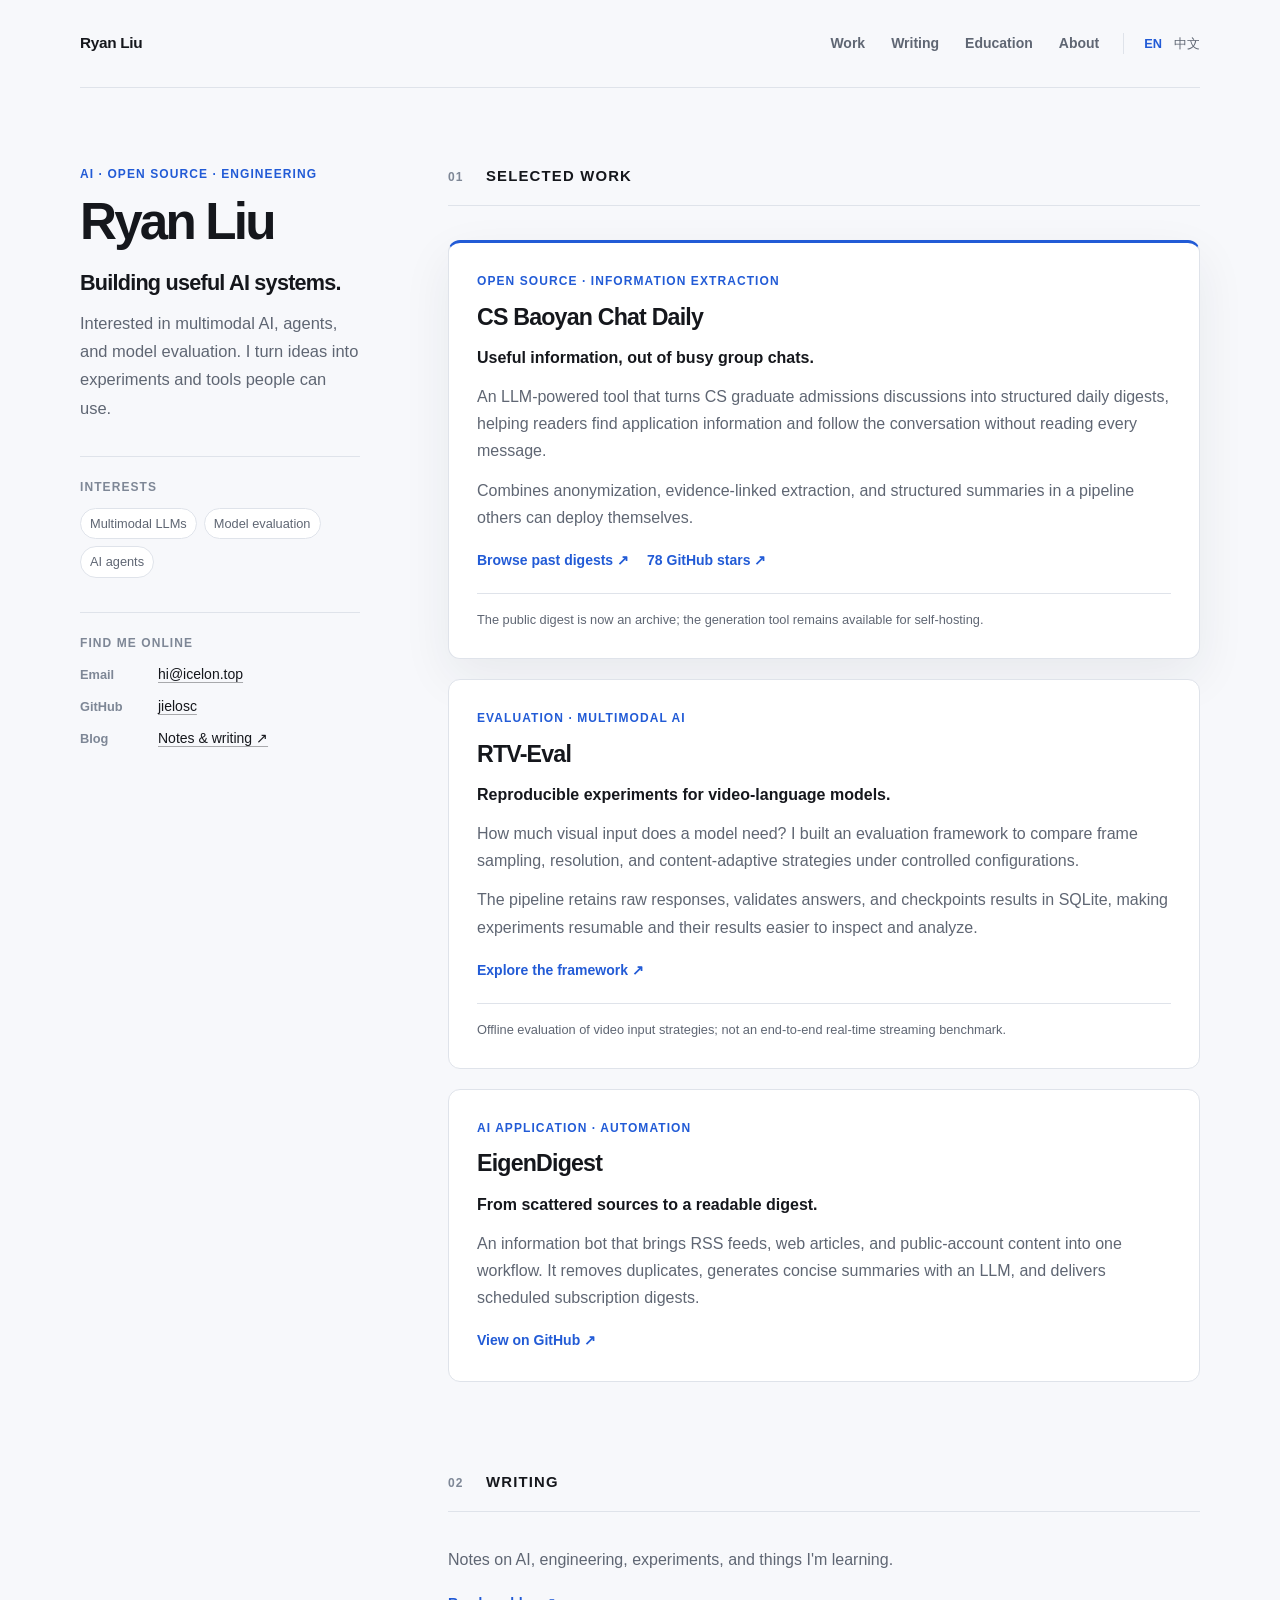
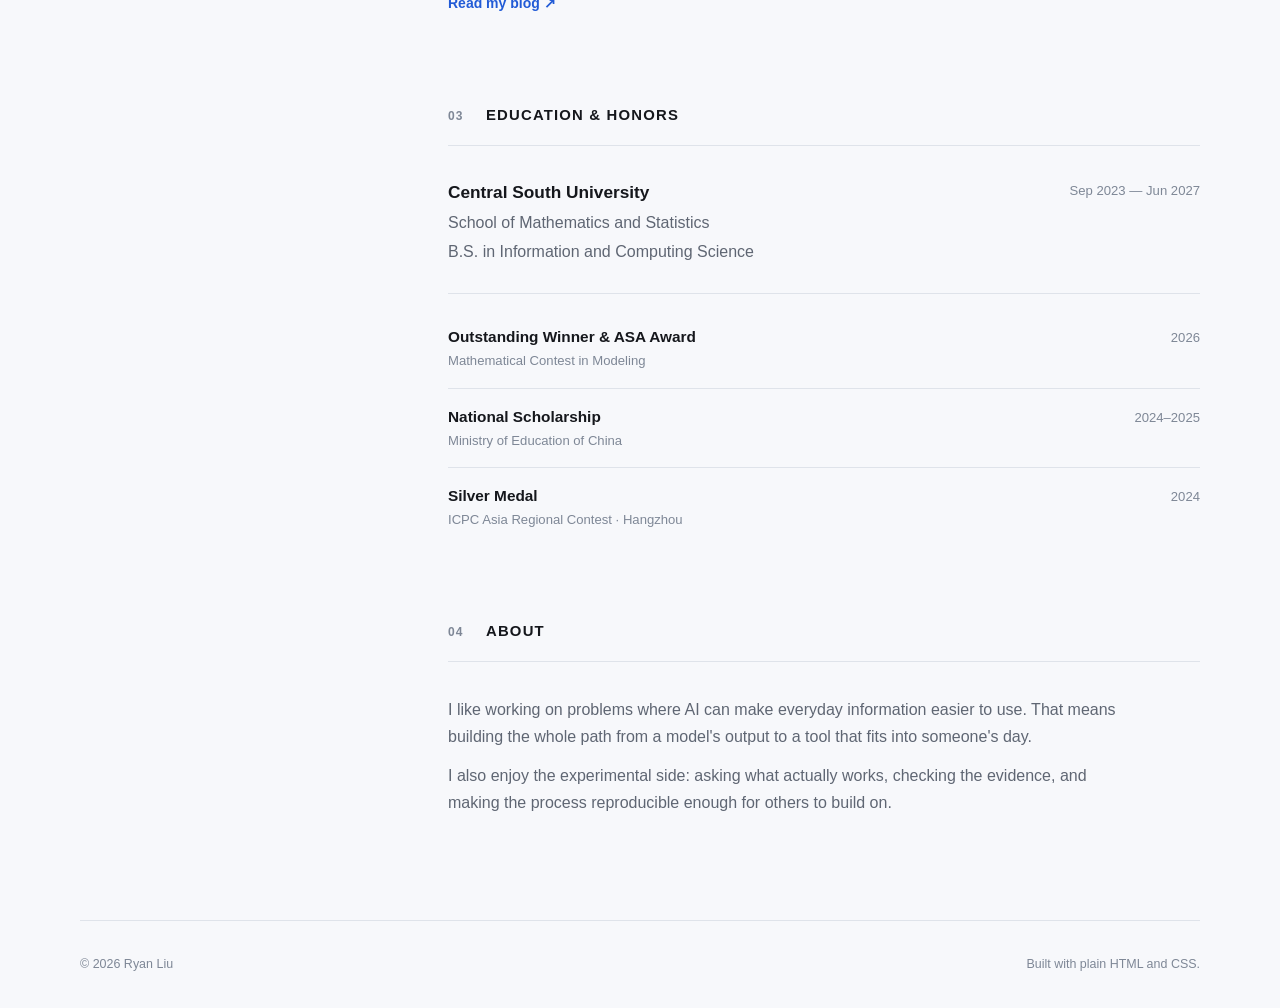
==== commit 5d1b1b38: "Add English and Chinese homepage routes and language switcher" ====
--- a/index.html
+++ b/index.html
@@ -2,6 +2,7 @@
 <html lang="en">
   <head>
     <meta charset="UTF-8" />
+    <script src="/language.js?v=20261021-1"></script>
     <meta name="viewport" content="width=device-width, initial-scale=1.0" />
     <title>Ryan Liu | Building Useful AI Systems</title>
     <meta
@@ -10,8 +11,11 @@
     />
     <meta name="theme-color" content="#f7f8fb" media="(prefers-color-scheme: light)" />
     <meta name="theme-color" content="#0d1117" media="(prefers-color-scheme: dark)" />
-    <link rel="canonical" href="https://icelon.top/" />
-    <link rel="icon" href="./favicon.svg" type="image/svg+xml" />
+    <link rel="canonical" href="https://icelon.top/en/" />
+    <link rel="alternate" hreflang="en" href="https://icelon.top/en/" />
+    <link rel="alternate" hreflang="zh-CN" href="https://icelon.top/zh/" />
+    <link rel="alternate" hreflang="x-default" href="https://icelon.top/" />
+    <link rel="icon" href="/favicon.svg" type="image/svg+xml" />
 
     <meta property="og:type" content="website" />
     <meta property="og:title" content="Ryan Liu | Building Useful AI Systems" />
@@ -19,7 +23,7 @@
       property="og:description"
       content="Building useful AI systems. Open-source tools, multimodal AI, and model evaluation."
     />
-    <meta property="og:url" content="https://icelon.top/" />
+    <meta property="og:url" content="https://icelon.top/en/" />
     <meta name="twitter:card" content="summary" />
 
     <script type="application/ld+json">
@@ -37,8 +41,8 @@
       }
     </script>
 
-    <link rel="stylesheet" href="./styles.css?v=20261021-1" />
-    <script src="./script.js?v=20260907-2" defer></script>
+    <link rel="stylesheet" href="/styles.css?v=20261021-2" />
+    <script src="/script.js?v=20261021-2" defer></script>
   </head>
   <body>
     <a class="skip-link" href="#main-content">Skip to main content</a>
@@ -51,6 +55,10 @@
           <a href="#writing">Writing</a>
           <a href="#education">Education</a>
           <a href="#about">About</a>
+        </nav>
+        <nav class="language-nav" aria-label="Language">
+          <a href="/en/" lang="en" hreflang="en" data-language="en" aria-current="page">EN</a>
+          <a href="/zh/" lang="zh-CN" hreflang="zh-CN" data-language="zh">中文</a>
         </nav>
       </header>
 
--- a/styles.css
+++ b/styles.css
@@ -545,3 +545,54 @@
     transition-duration: 0.01ms !important;
   }
 }
+
+.language-nav {
+  display: flex;
+  flex: none;
+  gap: 12px;
+  margin-left: 24px;
+  padding-left: 20px;
+  border-left: 1px solid var(--border);
+  font-size: 0.8rem;
+}
+
+.language-nav a {
+  color: var(--text-soft);
+  text-decoration: none;
+}
+
+.language-nav a[aria-current="page"] {
+  color: var(--accent);
+  font-weight: 700;
+}
+
+.header-nav {
+  margin-left: auto;
+}
+
+:lang(zh-CN) .sidebar-tagline,
+:lang(zh-CN) .work-card h3 {
+  letter-spacing: 0;
+}
+
+@media (max-width: 640px) {
+  .header {
+    flex-wrap: wrap;
+    gap: 16px;
+    padding: 18px 0;
+  }
+
+  .site-mark {
+    display: block;
+  }
+
+  .header-nav {
+    order: 3;
+    width: 100%;
+    justify-content: space-between;
+  }
+
+  .language-nav {
+    margin-left: auto;
+  }
+}
